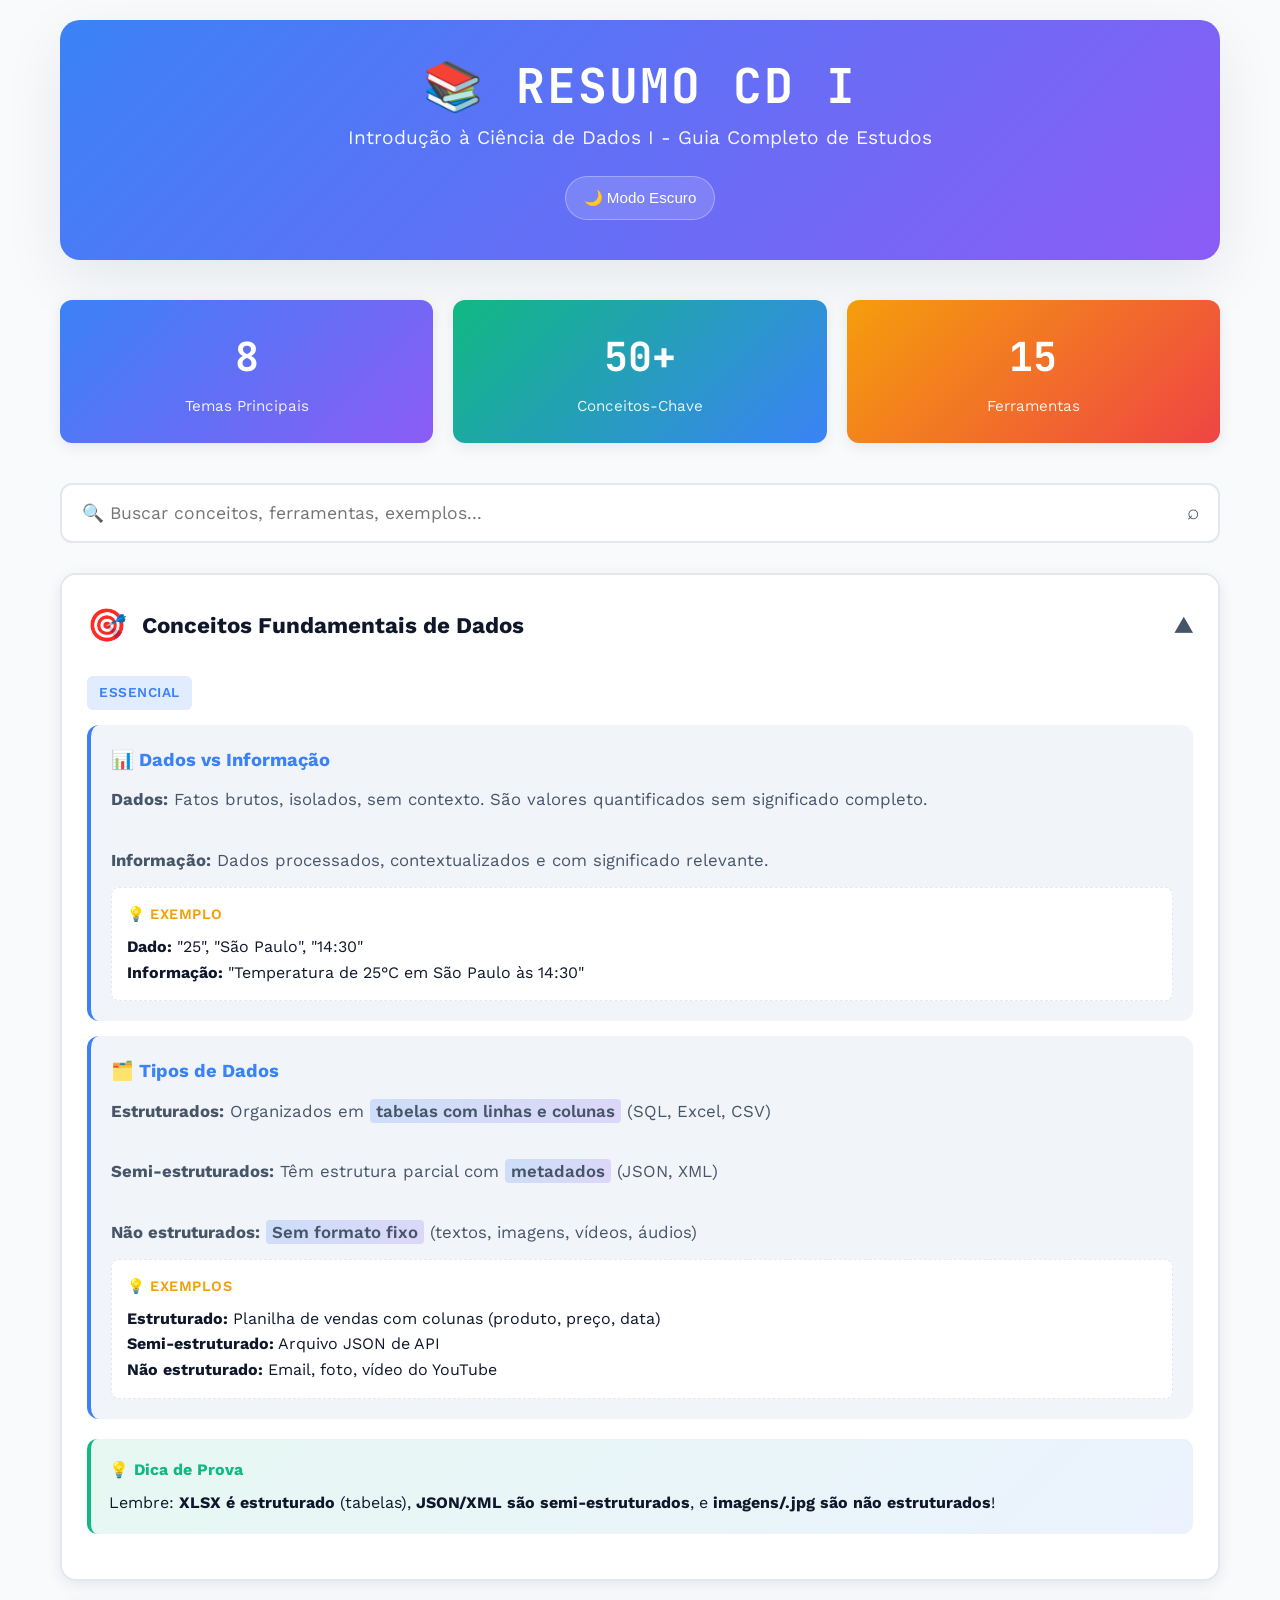
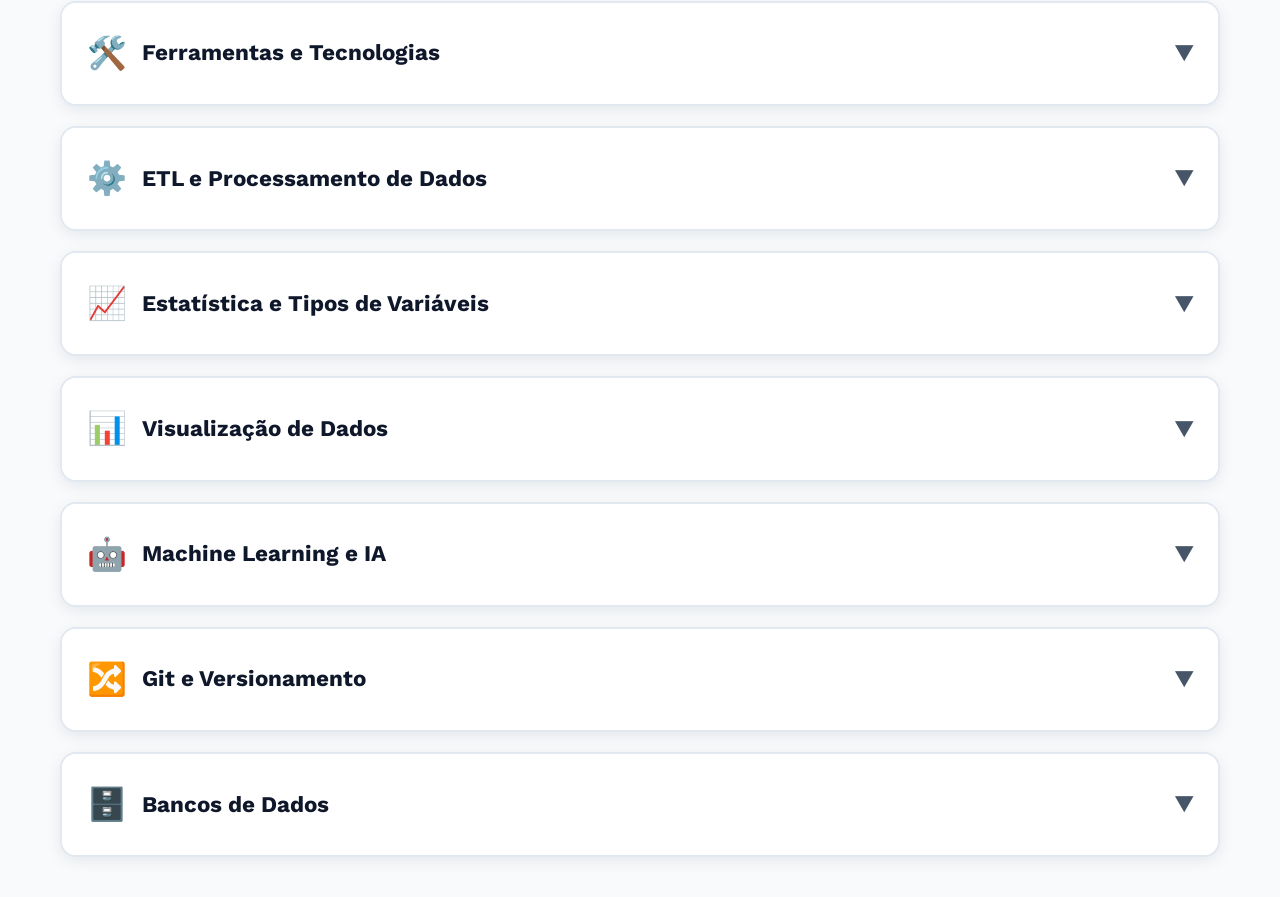
==== resumo/index.html @ 040bbaa1 "Adiciona pasta simulado" ====
<!DOCTYPE html>
<html lang="pt-BR">
<head>
    <meta charset="UTF-8">
    <meta name="viewport" content="width=device-width, initial-scale=1.0">
    <title>Resumo - Ciência de Dados I</title>
    <link href="https://fonts.googleapis.com/css2?family=JetBrains+Mono:wght@700&family=Work+Sans:wght@400;600;700&display=swap" rel="stylesheet">
    <link rel="stylesheet" href="styles.css">
</head>
<body>
    <div class="container">
        <div class="header">
            <h1>📚 Resumo CD I</h1>
            <p>Introdução à Ciência de Dados I - Guia Completo de Estudos</p>
            <div class="header-actions">
                <button class="mode-toggle" id="themeToggle" type="button" aria-label="Ativar modo escuro">🌙 Modo Escuro</button>
            </div>
        </div>

        <div class="quick-stats">
            <div class="stat-box">
                <div class="stat-number">8</div>
                <div class="stat-label">Temas Principais</div>
            </div>
            <div class="stat-box" style="background: linear-gradient(135deg, var(--success), var(--primary));">
                <div class="stat-number">50+</div>
                <div class="stat-label">Conceitos-Chave</div>
            </div>
            <div class="stat-box" style="background: linear-gradient(135deg, var(--warning), var(--danger));">
                <div class="stat-number">15</div>
                <div class="stat-label">Ferramentas</div>
            </div>
        </div>

        <div class="search-container">
            <input type="text" class="search-input" id="searchInput" placeholder="🔍 Buscar conceitos, ferramentas, exemplos...">
            <span class="search-icon">⌕</span>
        </div>

        <div id="accordionContainer">
            <!-- TEMA 1: CONCEITOS FUNDAMENTAIS -->
            <div class="accordion" data-category="fundamental">
                <div class="accordion-header" onclick="toggleAccordion(this)">
                    <div class="accordion-title">
                        <span class="accordion-icon">🎯</span>
                        <span>Conceitos Fundamentais de Dados</span>
                    </div>
                    <span class="accordion-arrow">▼</span>
                </div>
                <div class="accordion-content">
                    <div class="accordion-body">
                        <span class="category-badge badge-fundamental">Essencial</span>
                        
                        <div class="concept-item">
                            <div class="concept-title">📊 Dados vs Informação</div>
                            <div class="concept-description">
                                <strong>Dados:</strong> Fatos brutos, isolados, sem contexto. São valores quantificados sem significado completo.<br><br>
                                <strong>Informação:</strong> Dados processados, contextualizados e com significado relevante.
                            </div>
                            <div class="example-box">
                                <div class="example-label">💡 Exemplo</div>
                                <strong>Dado:</strong> "25", "São Paulo", "14:30"<br>
                                <strong>Informação:</strong> "Temperatura de 25°C em São Paulo às 14:30"
                            </div>
                        </div>

                        <div class="concept-item">
                            <div class="concept-title">🗂️ Tipos de Dados</div>
                            <div class="concept-description">
                                <strong>Estruturados:</strong> Organizados em <span class="highlight">tabelas com linhas e colunas</span> (SQL, Excel, CSV)<br><br>
                                <strong>Semi-estruturados:</strong> Têm estrutura parcial com <span class="highlight">metadados</span> (JSON, XML)<br><br>
                                <strong>Não estruturados:</strong> <span class="highlight">Sem formato fixo</span> (textos, imagens, vídeos, áudios)
                            </div>
                            <div class="example-box">
                                <div class="example-label">💡 Exemplos</div>
                                <strong>Estruturado:</strong> Planilha de vendas com colunas (produto, preço, data)<br>
                                <strong>Semi-estruturado:</strong> Arquivo JSON de API<br>
                                <strong>Não estruturado:</strong> Email, foto, vídeo do YouTube
                            </div>
                        </div>

                        <div class="tip-box">
                            <div class="tip-title">💡 Dica de Prova</div>
                            Lembre: <strong>XLSX é estruturado</strong> (tabelas), <strong>JSON/XML são semi-estruturados</strong>, e <strong>imagens/.jpg são não estruturados</strong>!
                        </div>
                    </div>
                </div>
            </div>

            <!-- TEMA 2: FERRAMENTAS E TECNOLOGIAS -->
            <div class="accordion" data-category="tools">
                <div class="accordion-header" onclick="toggleAccordion(this)">
                    <div class="accordion-title">
                        <span class="accordion-icon">🛠️</span>
                        <span>Ferramentas e Tecnologias</span>
                    </div>
                    <span class="accordion-arrow">▼</span>
                </div>
                <div class="accordion-content">
                    <div class="accordion-body">
                        <span class="category-badge badge-tools">Ferramentas</span>

                        <div class="concept-item">
                            <div class="concept-title">🐍 Python e Pandas</div>
                            <div class="concept-description">
                                <strong>Pandas:</strong> Biblioteca Python para <span class="highlight">manipulação e análise de dados</span><br><br>
                                Principais funções:<br>
                                • <code>df.head()</code> - Mostra primeiras linhas<br>
                                • <code>df.info()</code> - Informações sobre o DataFrame<br>
                                • <code>df.describe()</code> - Estatísticas descritivas
                            </div>
                        </div>

                        <div class="concept-item">
                            <div class="concept-title">💼 Power BI</div>
                            <div class="concept-description">
                                Ferramenta de <span class="highlight">visualização E transformação de dados</span><br><br>
                                <strong>DAX:</strong> Linguagem para criar medidas e cálculos<br>
                                <strong>Power Query:</strong> Para transformar e limpar dados<br><br>
                                ❌ <strong>FALSO:</strong> "Power BI é APENAS visualização" - também permite modelagem e ETL!
                            </div>
                        </div>

                        <div class="concept-item">
                            <div class="concept-title">🗄️ SQL - Structured Query Language</div>
                            <div class="concept-description">
                                Linguagem para <span class="highlight">consultar bancos de dados relacionais</span><br><br>
                                Comandos principais:<br>
                                • <code>SELECT * FROM clientes</code> - Retorna todas linhas e colunas<br>
                                • <code>WHERE</code> - Filtra resultados<br>
                                • <code>JOIN</code> - Relaciona tabelas
                            </div>
                        </div>

                        <div class="concept-item">
                            <div class="concept-title">📊 Tableau e Looker Studio</div>
                            <div class="concept-description">
                                Ferramentas de BI para criar <span class="highlight">relatórios interativos e dashboards</span>
                            </div>
                        </div>

                        <div class="concept-item">
                            <div class="concept-title">☁️ Cloud Computing</div>
                            <div class="concept-description">
                                <strong>AWS</strong> (Amazon), <strong>GCP</strong> (Google), <strong>Azure</strong> (Microsoft) - Provedores de computação em nuvem
                            </div>
                        </div>

                        <div class="tip-box">
                            <div class="tip-title">⚠️ Atenção</div>
                            Excel e Sheets NÃO ficaram obsoletos com Power BI! Continuam essenciais para análise de dados.
                        </div>
                    </div>
                </div>
            </div>

            <!-- TEMA 3: ETL E PROCESSAMENTO -->
            <div class="accordion" data-category="etl">
                <div class="accordion-header" onclick="toggleAccordion(this)">
                    <div class="accordion-title">
                        <span class="accordion-icon">⚙️</span>
                        <span>ETL e Processamento de Dados</span>
                    </div>
                    <span class="accordion-arrow">▼</span>
                </div>
                <div class="accordion-content">
                    <div class="accordion-body">
                        <span class="category-badge badge-fundamental">Processo-Chave</span>

                        <div class="concept-item">
                            <div class="concept-title">🔄 O que é ETL?</div>
                            <div class="concept-description">
                                <strong>E</strong>xtract (Extrair) → <strong>T</strong>ransform (Transformar) → <strong>L</strong>oad (Carregar)<br><br>
                                <span class="highlight">Transform é a etapa mais demorada!</span> Consome maior parte do tempo do profissional.
                            </div>
                        </div>

                        <div class="concept-item">
                            <div class="concept-title">🧹 Transformação de Dados</div>
                            <div class="concept-description">
                                Etapas essenciais:<br>
                                1. <strong>Limpeza:</strong> Remover inconsistências e erros<br>
                                2. <strong>Transformação:</strong> Converter formatos, criar features<br>
                                3. <strong>Garantia de qualidade:</strong> Validar dados processados
                            </div>
                        </div>

                        <div class="concept-item">
                            <div class="concept-title">📁 Formatos de Arquivos</div>
                            <div class="concept-description">
                                • <strong>XLSX</strong> - Excel (estruturado, comum em BI)<br>
                                • <strong>CSV</strong> - Valores separados por vírgula<br>
                                • <strong>JSON</strong> - JavaScript Object Notation (semi-estruturado)<br>
                                • <strong>PDF</strong> - Documentos (não estruturado)<br>
                                • <strong>JPYNB</strong> - Jupyter Notebook
                            </div>
                        </div>

                        <div class="concept-item">
                            <div class="concept-title">🌐 Web Scraping</div>
                            <div class="concept-description">
                                Fonte de dados <span class="highlight">frágil e potencialmente obsoleta</span><br>
                                Depende da estrutura do site, que pode mudar a qualquer momento.
                            </div>
                        </div>

                        <div class="tip-box">
                            <div class="tip-title">💡 Deploy vs ETL</div>
                            <strong>Deploy:</strong> Colocar modelo em produção<br>
                            <strong>ETL/Transform:</strong> Limpar e transformar dados antes da análise
                        </div>
                    </div>
                </div>
            </div>

            <!-- TEMA 4: ESTATÍSTICA E VARIÁVEIS -->
            <div class="accordion" data-category="stats">
                <div class="accordion-header" onclick="toggleAccordion(this)">
                    <div class="accordion-title">
                        <span class="accordion-icon">📈</span>
                        <span>Estatística e Tipos de Variáveis</span>
                    </div>
                    <span class="accordion-arrow">▼</span>
                </div>
                <div class="accordion-content">
                    <div class="accordion-body">
                        <span class="category-badge badge-stats">Estatística</span>

                        <div class="concept-item">
                            <div class="concept-title">👥 População vs Amostra</div>
                            <div class="concept-description">
                                <strong>População:</strong> <span class="highlight">Conjunto TOTAL</span> de indivíduos em estudo<br>
                                <strong>Amostra:</strong> <span class="highlight">Parte representativa</span> da população<br><br>
                                <strong>Parâmetros:</strong> Descrevem a população (fixos)<br>
                                <strong>Estimadores:</strong> Calculados da amostra (variam)
                            </div>
                        </div>

                        <div class="concept-item">
                            <div class="concept-title">🔢 Variáveis Quantitativas</div>
                            <div class="concept-description">
                                <strong>Discreta:</strong> Valores <span class="highlight">inteiros, contáveis</span><br>
                                → Exemplo: Qtd de Filhos (0, 1, 2, 3...)<br><br>
                                <strong>Contínua:</strong> Valores <span class="highlight">decimais, mensuráveis</span><br>
                                → Exemplo: Altura (1.75m), Peso (70.5kg), Renda (R$ 3.456,78)
                            </div>
                        </div>

                        <div class="concept-item">
                            <div class="concept-title">🏷️ Variáveis Qualitativas</div>
                            <div class="concept-description">
                                <strong>Nominal:</strong> <span class="highlight">Sem ordem natural</span><br>
                                → Exemplo: Estado Civil (solteiro, casado, divorciado), Cor<br><br>
                                <strong>Ordinal:</strong> <span class="highlight">Com ordem natural</span><br>
                                → Exemplo: Satisfação (1-5), Faixa Etária (0-18, 19-30...), Escolaridade
                            </div>
                        </div>

                        <div class="concept-item">
                            <div class="concept-title">📊 Outliers e Medidas</div>
                            <div class="concept-description">
                                <strong>Outlier:</strong> Valor <span class="highlight">FORA do padrão esperado</span> (anomalia)<br><br>
                                <strong>Média:</strong> Sensível a outliers<br>
                                <strong>Mediana:</strong> Robusta a outliers (mais confiável com valores extremos)
                            </div>
                        </div>

                        <div class="tip-box">
                            <div class="tip-title">🎯 Macete para Prova</div>
                            <strong>Pode ter .5?</strong><br>
                            SIM → Contínua (altura, peso, renda)<br>
                            NÃO → Discreta (filhos, pessoas, carros)
                        </div>
                    </div>
                </div>
            </div>

            <!-- TEMA 5: VISUALIZAÇÃO DE DADOS -->
            <div class="accordion" data-category="viz">
                <div class="accordion-header" onclick="toggleAccordion(this)">
                    <div class="accordion-title">
                        <span class="accordion-icon">📊</span>
                        <span>Visualização de Dados</span>
                    </div>
                    <span class="accordion-arrow">▼</span>
                </div>
                <div class="accordion-content">
                    <div class="accordion-body">
                        <span class="category-badge badge-tools">Visualização</span>

                        <div class="concept-item">
                            <div class="concept-title">📈 Tipos de Gráficos</div>
                            <div class="concept-description">
                                <strong>Dispersão (Scatter):</strong> Pontos distribuídos em dois eixos<br>
                                <strong>Histograma:</strong> Distribuição de frequências<br>
                                <strong>Boxplot:</strong> Mostra mediana, quartis e outliers<br>
                                <strong>Barras:</strong> Comparar categorias
                            </div>
                        </div>

                        <div class="concept-item">
                            <div class="concept-title">📦 Boxplot (Diagrama de Caixa)</div>
                            <div class="concept-description">
                                <strong>Linha central:</strong> <span class="highlight">MEDIANA</span> (não é a média!)<br>
                                <strong>Caixa:</strong> 1º e 3º quartis (50% dos dados)<br>
                                <strong>Pontos nas extremidades:</strong> <span class="highlight">OUTLIERS</span>
                            </div>
                        </div>

                        <div class="concept-item">
                            <div class="concept-title">📖 Data Storytelling</div>
                            <div class="concept-description">
                                Combina <span class="highlight">visualização + narrativa + contexto</span> para contar histórias com dados
                            </div>
                        </div>

                        <div class="tip-box">
                            <div class="tip-title">⚠️ Pegadinha Comum</div>
                            A linha central do boxplot é a MEDIANA, NÃO a média!
                        </div>
                    </div>
                </div>
            </div>

            <!-- TEMA 6: MACHINE LEARNING -->
            <div class="accordion" data-category="ml">
                <div class="accordion-header" onclick="toggleAccordion(this)">
                    <div class="accordion-title">
                        <span class="accordion-icon">🤖</span>
                        <span>Machine Learning e IA</span>
                    </div>
                    <span class="accordion-arrow">▼</span>
                </div>
                <div class="accordion-content">
                    <div class="accordion-body">
                        <span class="category-badge badge-ml">Machine Learning</span>

                        <div class="concept-item">
                            <div class="concept-title">🎓 Aprendizado Supervisionado</div>
                            <div class="concept-description">
                                <span class="highlight">PRECISA de dados rotulados</span> para treinar<br><br>
                                <strong>Classificação:</strong> Prever categorias (spam/não spam)<br>
                                <strong>Regressão:</strong> Prever valores numéricos (preço, temperatura)
                            </div>
                            <div class="example-box">
                                <div class="example-label">💡 Exemplos</div>
                                <strong>Classificação:</strong> Detectar fraude, diagnóstico médico<br>
                                <strong>Regressão:</strong> Prever preço de imóvel, vendas futuras
                            </div>
                        </div>

                        <div class="concept-item">
                            <div class="concept-title">🔍 Aprendizado Não Supervisionado</div>
                            <div class="concept-description">
                                <span class="highlight">NÃO precisa de dados rotulados</span><br><br>
                                <strong>Exemplo:</strong> K-Means (clusterização/agrupamento)
                            </div>
                        </div>

                        <div class="concept-item">
                            <div class="concept-title">⚠️ Underfitting vs Overfitting</div>
                            <div class="concept-description">
                                <strong>Underfitting:</strong> Modelo <span class="highlight">muito simples</span>, não captura padrões<br>
                                <strong>Overfitting:</strong> Modelo <span class="highlight">muito complexo</span>, "decora" dados de treino mas falha em dados novos
                            </div>
                        </div>

                        <div class="concept-item">
                            <div class="concept-title">🧠 Inteligência Artificial</div>
                            <div class="concept-description">
                                <strong>IA existe desde 1950!</strong> ChatGPT (2022) é apenas aplicação recente.<br><br>
                                <strong>LLM:</strong> Large Language Models (GPT, Claude)<br>
                                <strong>NLP:</strong> Processamento de Linguagem Natural<br>
                                <strong>Deep Learning:</strong> Subcategoria de ML usando redes neurais
                            </div>
                        </div>

                        <div class="tip-box">
                            <div class="tip-title">🎯 Para Decorar</div>
                            <strong>Classificação:</strong> Categorias (sim/não, spam/ham)<br>
                            <strong>Regressão:</strong> Números (R$ 150,00, 25°C)
                        </div>
                    </div>
                </div>
            </div>

            <!-- TEMA 7: GIT E VERSIONAMENTO -->
            <div class="accordion" data-category="git">
                <div class="accordion-header" onclick="toggleAccordion(this)">
                    <div class="accordion-title">
                        <span class="accordion-icon">🔀</span>
                        <span>Git e Versionamento</span>
                    </div>
                    <span class="accordion-arrow">▼</span>
                </div>
                <div class="accordion-content">
                    <div class="accordion-body">
                        <span class="category-badge badge-tools">Git</span>

                        <div class="concept-item">
                            <div class="concept-title">📝 Comandos Git Essenciais</div>
                            <div class="concept-description">
                                <code>git init</code> - Inicializa repositório local<br>
                                <code>git add</code> - Prepara arquivos (staging)<br>
                                <code>git commit</code> - Salva alterações localmente<br>
                                <code>git push</code> - Envia commits para GitHub<br><br>
                                ⚠️ <code>git add</code> NÃO envia automaticamente ao GitHub!
                            </div>
                        </div>

                        <div class="concept-item">
                            <div class="concept-title">💻 Comandos Bash/Terminal</div>
                            <div class="concept-description">
                                <code>cd ..</code> - Volta para pasta anterior (pasta pai)<br>
                                <code>ls</code> - Lista arquivos visíveis<br>
                                <code>ls -a</code> - Lista TODOS arquivos (incluindo ocultos)
                            </div>
                        </div>

                        <div class="tip-box">
                            <div class="tip-title">🔄 Fluxo Git</div>
                            1. <code>git add</code> (prepara)<br>
                            2. <code>git commit</code> (salva local)<br>
                            3. <code>git push</code> (envia pro GitHub)
                        </div>
                    </div>
                </div>
            </div>

            <!-- TEMA 8: BANCOS DE DADOS -->
            <div class="accordion" data-category="db">
                <div class="accordion-header" onclick="toggleAccordion(this)">
                    <div class="accordion-title">
                        <span class="accordion-icon">🗄️</span>
                        <span>Bancos de Dados</span>
                    </div>
                    <span class="accordion-arrow">▼</span>
                </div>
                <div class="accordion-content">
                    <div class="accordion-body">
                        <span class="category-badge badge-fundamental">Bancos de Dados</span>

                        <div class="concept-item">
                            <div class="concept-title">🔗 Bancos Relacionais (SQL)</div>
                            <div class="concept-description">
                                • <span class="highlight">Schema fixo</span> (estrutura definida)<br>
                                • Tabelas ligadas por <span class="highlight">chaves (joins)</span><br>
                                • Chave Primária + Chave Estrangeira<br>
                                • Exemplos: MySQL, PostgreSQL, SQL Server
                            </div>
                        </div>

                        <div class="concept-item">
                            <div class="concept-title">💾 Tipos de Variáveis em BD</div>
                            <div class="concept-description">
                                <strong>Idade:</strong> Integer (número inteiro)<br>
                                <strong>Preço ($1e):</strong> Float (decimal)<br>
                                <strong>Ativo/Inativo:</strong> Boolean (True/False)<br>
                                <strong>Nome:</strong> String/Text
                            </div>
                        </div>

                        <div class="concept-item">
                            <div class="concept-title">🎯 Ponto de Partida de Projetos</div>
                            <div class="concept-description">
                                Identificar a <span class="highlight">necessidade/problema de negócio</span> é o primeiro passo!
                            </div>
                        </div>

                        <div class="tip-box">
                            <div class="tip-title">💡 Intuição vs Dados</div>
                            Decisões baseadas APENAS em intuição podem desperdiçar recursos.<br>
                            Dados ajudam a tomar decisões informadas e eficientes!
                        </div>
                    </div>
                </div>
            </div>
        </div>

        <div class="no-results" id="noResults" style="display: none;">
            😕 Nenhum resultado encontrado para sua busca.
        </div>
    </div>

    <script>
        function toggleAccordion(header) {
            const accordion = header.parentElement;
            const isActive = accordion.classList.contains('active');
            
            // Fechar todos os outros
            document.querySelectorAll('.accordion').forEach(acc => {
                acc.classList.remove('active');
            });
            
            // Abrir/fechar o clicado
            if (!isActive) {
                accordion.classList.add('active');
            }
        }

        // Busca
        const searchInput = document.getElementById('searchInput');
        const accordions = document.querySelectorAll('.accordion');
        const noResults = document.getElementById('noResults');
        const themeToggle = document.getElementById('themeToggle');

        function applyTheme(theme) {
            if (theme === 'dark') {
                document.body.classList.add('dark-mode');
                themeToggle.textContent = '☀️ Modo Claro';
                themeToggle.setAttribute('aria-label', 'Ativar modo claro');
            } else {
                document.body.classList.remove('dark-mode');
                themeToggle.textContent = '🌙 Modo Escuro';
                themeToggle.setAttribute('aria-label', 'Ativar modo escuro');
            }
        }

        function toggleTheme() {
            const nextTheme = document.body.classList.contains('dark-mode') ? 'light' : 'dark';
            applyTheme(nextTheme);
            localStorage.setItem('theme', nextTheme);
        }

        themeToggle.addEventListener('click', toggleTheme);

        searchInput.addEventListener('input', function() {
            const searchTerm = this.value.toLowerCase();
            let hasResults = false;

            accordions.forEach(accordion => {
                const content = accordion.textContent.toLowerCase();
                
                if (content.includes(searchTerm) || searchTerm === '') {
                    accordion.style.display = 'block';
                    hasResults = true;
                    
                    // Se está buscando, abrir acordeão automaticamente
                    if (searchTerm !== '') {
                        accordion.classList.add('active');
                    }
                } else {
                    accordion.style.display = 'none';
                }
            });

            noResults.style.display = hasResults ? 'none' : 'block';
        });

        const savedTheme = localStorage.getItem('theme');
        const prefersDark = window.matchMedia('(prefers-color-scheme: dark)').matches;
        applyTheme(savedTheme || (prefersDark ? 'dark' : 'light'));

        // Abrir primeiro acordeão por padrão
        document.querySelector('.accordion').classList.add('active');
    </script>
</body>
</html>
---- resumo/styles.css ----
:root {
    --bg-main: #f8fafc;
    --bg-card: #ffffff;
    --bg-accent: #f1f5f9;
    --primary: #3b82f6;
    --secondary: #8b5cf6;
    --success: #10b981;
    --warning: #f59e0b;
    --danger: #ef4444;
    --text-primary: #0f172a;
    --text-secondary: #475569;
    --border: #e2e8f0;
    --shadow: rgba(15, 23, 42, 0.08);
}

* {
    margin: 0;
    padding: 0;
    box-sizing: border-box;
}

body {
    font-family: 'Work Sans', sans-serif;
    background: var(--bg-main);
    color: var(--text-primary);
    line-height: 1.6;
    padding: 20px;
}

.container {
    max-width: 1200px;
    margin: 0 auto;
    padding: 0 20px;
    width: 100%;
}

.header {
    text-align: center;
    margin-bottom: 40px;
    padding: 40px 25px;
    background: linear-gradient(135deg, var(--primary), var(--secondary));
    border-radius: 20px;
    color: white;
    box-shadow: 0 20px 60px var(--shadow);
}

.header h1 {
    font-family: 'JetBrains Mono', monospace;
    font-size: clamp(2.2rem, 4vw, 3rem);
    font-weight: 700;
    margin-bottom: 10px;
    text-transform: uppercase;
    letter-spacing: 2px;
    line-height: 1.1;
}

.header p {
    font-size: clamp(1rem, 2vw, 1.2rem);
    opacity: 0.95;
}

.header-actions {
    margin-top: 22px;
    display: flex;
    justify-content: center;
}

.mode-toggle {
    background: rgba(255, 255, 255, 0.15);
    color: white;
    border: 1px solid rgba(255, 255, 255, 0.3);
    padding: 12px 18px;
    border-radius: 999px;
    font-size: 0.95rem;
    cursor: pointer;
    transition: all 0.25s ease;
    display: inline-flex;
    align-items: center;
    gap: 10px;
}

.mode-toggle:hover {
    transform: translateY(-1px);
    background: rgba(255, 255, 255, 0.22);
}

.search-container {
    margin-bottom: 30px;
    position: relative;
}

.search-input {
    width: 100%;
    padding: 18px 50px 18px 20px;
    font-size: 1.1rem;
    border: 2px solid var(--border);
    border-radius: 12px;
    background: var(--bg-card);
    font-family: 'Work Sans', sans-serif;
    transition: all 0.3s ease;
}

.search-input:focus {
    outline: none;
    border-color: var(--primary);
    box-shadow: 0 0 0 3px rgba(59, 130, 246, 0.1);
}

.search-icon {
    position: absolute;
    right: 20px;
    top: 50%;
    transform: translateY(-50%);
    color: var(--text-secondary);
    font-size: 1.3rem;
}

.topics-grid {
    display: grid;
    grid-template-columns: repeat(auto-fit, minmax(300px, 1fr));
    gap: 20px;
    margin-bottom: 40px;
}

.topic-card {
    background: var(--bg-card);
    border: 2px solid var(--border);
    border-radius: 16px;
    padding: 25px;
    cursor: pointer;
    transition: all 0.3s ease;
    box-shadow: 0 4px 15px var(--shadow);
}

.topic-card:hover {
    transform: translateY(-5px);
    box-shadow: 0 12px 30px var(--shadow);
    border-color: var(--primary);
}

.topic-icon {
    font-size: 2.5rem;
    margin-bottom: 15px;
}

.topic-title {
    font-size: 1.3rem;
    font-weight: 700;
    color: var(--text-primary);
    margin-bottom: 8px;
}

.topic-count {
    color: var(--text-secondary);
    font-size: 0.95rem;
}

.accordion {
    background: var(--bg-card);
    border: 2px solid var(--border);
    border-radius: 16px;
    margin-bottom: 20px;
    overflow: hidden;
    box-shadow: 0 4px 15px var(--shadow);
    transition: all 0.3s ease;
}

.accordion:hover {
    box-shadow: 0 8px 25px var(--shadow);
}

.accordion-header {
    padding: 25px;
    cursor: pointer;
    display: flex;
    justify-content: space-between;
    align-items: center;
    background: var(--bg-card);
    transition: all 0.3s ease;
    user-select: none;
    gap: 15px;
    flex-wrap: wrap;
}

.accordion-header:hover {
    background: var(--bg-accent);
}

.accordion-title {
    font-size: 1.4rem;
    font-weight: 700;
    color: var(--text-primary);
    display: flex;
    align-items: center;
    gap: 15px;
    flex: 1 1 280px;
    min-width: 0;
}

.accordion-icon {
    font-size: 2rem;
}

.accordion-arrow {
    font-size: 1.5rem;
    color: var(--text-secondary);
    transition: transform 0.3s ease;
}

.accordion.active .accordion-arrow {
    transform: rotate(180deg);
}

.accordion-content {
    max-height: 0;
    overflow: hidden;
    transition: max-height 0.4s ease;
}

.accordion.active .accordion-content {
    max-height: 5000px;
}

.accordion-body {
    padding: 0 25px 25px 25px;
}

.concept-item {
    background: var(--bg-accent);
    padding: 20px;
    border-radius: 12px;
    margin-bottom: 15px;
    border-left: 4px solid var(--primary);
}

.concept-title {
    font-weight: 700;
    color: var(--primary);
    font-size: 1.15rem;
    margin-bottom: 10px;
    display: flex;
    align-items: center;
    gap: 10px;
}

.concept-description {
    color: var(--text-secondary);
    line-height: 1.8;
    font-size: 1.05rem;
}

.example-box {
    background: var(--bg-card);
    padding: 15px;
    border-radius: 8px;
    margin-top: 12px;
    border: 1px dashed var(--border);
    color: var(--text-primary);
}

.example-label {
    font-weight: 600;
    color: var(--warning);
    font-size: 0.9rem;
    text-transform: uppercase;
    letter-spacing: 0.5px;
    margin-bottom: 8px;
}

.highlight {
    background: linear-gradient(120deg, rgba(59, 130, 246, 0.2) 0%, rgba(139, 92, 246, 0.2) 100%);
    padding: 2px 6px;
    border-radius: 4px;
    font-weight: 600;
}

.tip-box {
    background: linear-gradient(135deg, rgba(16, 185, 129, 0.1), rgba(59, 130, 246, 0.1));
    padding: 18px;
    border-radius: 10px;
    margin: 20px 0;
    border-left: 4px solid var(--success);
}

.tip-title {
    font-weight: 700;
    color: var(--success);
    margin-bottom: 8px;
    display: flex;
    align-items: center;
    gap: 8px;
}

.category-badge {
    display: inline-block;
    padding: 6px 12px;
    border-radius: 6px;
    font-size: 0.85rem;
    font-weight: 600;
    text-transform: uppercase;
    letter-spacing: 0.5px;
    margin-bottom: 15px;
}

.badge-fundamental { background: rgba(59, 130, 246, 0.15); color: var(--primary); }
.badge-stats { background: rgba(139, 92, 246, 0.15); color: var(--secondary); }
.badge-ml { background: rgba(16, 185, 129, 0.15); color: var(--success); }
.badge-tools { background: rgba(245, 158, 11, 0.15); color: var(--warning); }

.no-results {
    text-align: center;
    padding: 60px 20px;
    color: var(--text-secondary);
    font-size: 1.2rem;
}

@media (max-width: 768px) {
    body {
        padding: 16px 12px;
    }

    .header {
        margin-bottom: 30px;
        padding: 30px 20px;
    }

    .header h1 {
        font-size: 2.2rem;
    }

    .header p {
        font-size: 1rem;
    }

    .search-input {
        padding: 16px 46px 16px 18px;
    }

    .topics-grid {
        grid-template-columns: 1fr;
    }

    .accordion-header {
        padding: 20px;
    }

    .accordion-title {
        font-size: 1.15rem;
    }

    .accordion-arrow {
        margin-left: auto;
    }

    .concept-item {
        padding: 18px;
    }

    .concept-description,
    .stat-label,
    .concept-title,
    .tip-title {
        font-size: 1rem;
    }

    .tip-box {
        padding: 16px;
    }
}

@media (max-width: 480px) {
    .header {
        padding: 24px 16px;
        border-radius: 16px;
    }

    .header h1 {
        font-size: 1.9rem;
    }

    .header p {
        font-size: 0.95rem;
    }

    .search-input {
        font-size: 1rem;
        padding: 14px 42px 14px 16px;
    }

    .accordion-header {
        padding: 18px;
    }

    .accordion-content {
        font-size: 0.98rem;
    }

    .tip-box,
    .example-box,
    .concept-item,
    .stat-box {
        padding: 16px;
    }
}

.quick-stats {
    display: grid;
    grid-template-columns: repeat(auto-fit, minmax(200px, 1fr));
    gap: 20px;
    margin-bottom: 40px;
}

.dark-mode {
    --bg-main: #0f172a;
    --bg-card: #111827;
    --bg-accent: #1f2937;
    --primary: #60a5fa;
    --secondary: #a78bfa;
    --success: #34d399;
    --warning: #fbbf24;
    --danger: #f87171;
    --text-primary: #f8fafc;
    --text-secondary: #cbd5e1;
    --border: #334155;
    --shadow: rgba(15, 23, 42, 0.45);
}

.stat-box {
    background: linear-gradient(135deg, var(--primary), var(--secondary));
    color: white;
    padding: 25px;
    border-radius: 12px;
    text-align: center;
    box-shadow: 0 4px 15px var(--shadow);
}

.stat-number {
    font-family: 'JetBrains Mono', monospace;
    font-size: 2.5rem;
    font-weight: 700;
    margin-bottom: 5px;
}

.stat-label {
    font-size: 0.95rem;
    opacity: 0.9;
}

code {
    background: var(--bg-accent);
    padding: 3px 8px;
    border-radius: 4px;
    font-family: 'JetBrains Mono', monospace;
    font-size: 0.9em;
    color: var(--danger);
}
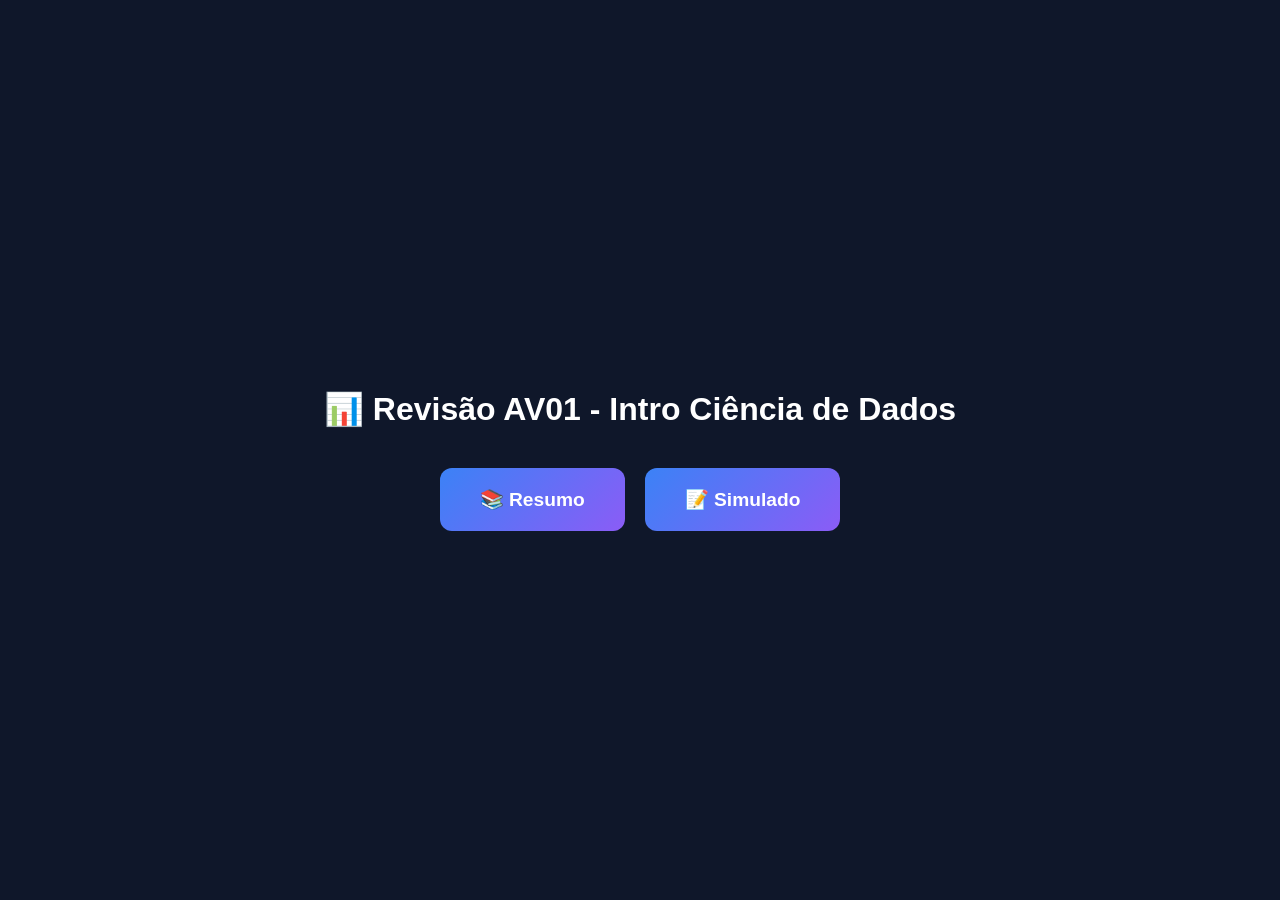
==== commit e1e3f1d2: "reogarniza paginas e add menu principal" ====
--- a/resumo/index.html
+++ b/resumo/index.html
@@ -3,556 +3,39 @@
 <head>
     <meta charset="UTF-8">
     <meta name="viewport" content="width=device-width, initial-scale=1.0">
-    <title>Resumo - Ciência de Dados I</title>
-    <link href="https://fonts.googleapis.com/css2?family=JetBrains+Mono:wght@700&family=Work+Sans:wght@400;600;700&display=swap" rel="stylesheet">
-    <link rel="stylesheet" href="styles.css">
+    <title>Revisão AV01 - Intro Ciência de Dados</title>
+    <style>
+        body {
+            font-family: sans-serif;
+            display: flex;
+            flex-direction: column;
+            align-items: center;
+            justify-content: center;
+            min-height: 100vh;
+            margin: 0;
+            background: #0f172a;
+            color: white;
+        }
+        h1 { margin-bottom: 40px; font-size: 2rem; }
+        .links { display: flex; gap: 20px; }
+        a {
+            padding: 20px 40px;
+            border-radius: 12px;
+            text-decoration: none;
+            font-size: 1.2rem;
+            font-weight: bold;
+            color: white;
+            background: linear-gradient(135deg, #3b82f6, #8b5cf6);
+            transition: transform 0.2s;
+        }
+        a:hover { transform: translateY(-4px); }
+    </style>
 </head>
 <body>
-    <div class="container">
-        <div class="header">
-            <h1>📚 Resumo CD I</h1>
-            <p>Introdução à Ciência de Dados I - Guia Completo de Estudos</p>
-            <div class="header-actions">
-                <button class="mode-toggle" id="themeToggle" type="button" aria-label="Ativar modo escuro">🌙 Modo Escuro</button>
-            </div>
-        </div>
-
-        <div class="quick-stats">
-            <div class="stat-box">
-                <div class="stat-number">8</div>
-                <div class="stat-label">Temas Principais</div>
-            </div>
-            <div class="stat-box" style="background: linear-gradient(135deg, var(--success), var(--primary));">
-                <div class="stat-number">50+</div>
-                <div class="stat-label">Conceitos-Chave</div>
-            </div>
-            <div class="stat-box" style="background: linear-gradient(135deg, var(--warning), var(--danger));">
-                <div class="stat-number">15</div>
-                <div class="stat-label">Ferramentas</div>
-            </div>
-        </div>
-
-        <div class="search-container">
-            <input type="text" class="search-input" id="searchInput" placeholder="🔍 Buscar conceitos, ferramentas, exemplos...">
-            <span class="search-icon">⌕</span>
-        </div>
-
-        <div id="accordionContainer">
-            <!-- TEMA 1: CONCEITOS FUNDAMENTAIS -->
-            <div class="accordion" data-category="fundamental">
-                <div class="accordion-header" onclick="toggleAccordion(this)">
-                    <div class="accordion-title">
-                        <span class="accordion-icon">🎯</span>
-                        <span>Conceitos Fundamentais de Dados</span>
-                    </div>
-                    <span class="accordion-arrow">▼</span>
-                </div>
-                <div class="accordion-content">
-                    <div class="accordion-body">
-                        <span class="category-badge badge-fundamental">Essencial</span>
-                        
-                        <div class="concept-item">
-                            <div class="concept-title">📊 Dados vs Informação</div>
-                            <div class="concept-description">
-                                <strong>Dados:</strong> Fatos brutos, isolados, sem contexto. São valores quantificados sem significado completo.<br><br>
-                                <strong>Informação:</strong> Dados processados, contextualizados e com significado relevante.
-                            </div>
-                            <div class="example-box">
-                                <div class="example-label">💡 Exemplo</div>
-                                <strong>Dado:</strong> "25", "São Paulo", "14:30"<br>
-                                <strong>Informação:</strong> "Temperatura de 25°C em São Paulo às 14:30"
-                            </div>
-                        </div>
-
-                        <div class="concept-item">
-                            <div class="concept-title">🗂️ Tipos de Dados</div>
-                            <div class="concept-description">
-                                <strong>Estruturados:</strong> Organizados em <span class="highlight">tabelas com linhas e colunas</span> (SQL, Excel, CSV)<br><br>
-                                <strong>Semi-estruturados:</strong> Têm estrutura parcial com <span class="highlight">metadados</span> (JSON, XML)<br><br>
-                                <strong>Não estruturados:</strong> <span class="highlight">Sem formato fixo</span> (textos, imagens, vídeos, áudios)
-                            </div>
-                            <div class="example-box">
-                                <div class="example-label">💡 Exemplos</div>
-                                <strong>Estruturado:</strong> Planilha de vendas com colunas (produto, preço, data)<br>
-                                <strong>Semi-estruturado:</strong> Arquivo JSON de API<br>
-                                <strong>Não estruturado:</strong> Email, foto, vídeo do YouTube
-                            </div>
-                        </div>
-
-                        <div class="tip-box">
-                            <div class="tip-title">💡 Dica de Prova</div>
-                            Lembre: <strong>XLSX é estruturado</strong> (tabelas), <strong>JSON/XML são semi-estruturados</strong>, e <strong>imagens/.jpg são não estruturados</strong>!
-                        </div>
-                    </div>
-                </div>
-            </div>
-
-            <!-- TEMA 2: FERRAMENTAS E TECNOLOGIAS -->
-            <div class="accordion" data-category="tools">
-                <div class="accordion-header" onclick="toggleAccordion(this)">
-                    <div class="accordion-title">
-                        <span class="accordion-icon">🛠️</span>
-                        <span>Ferramentas e Tecnologias</span>
-                    </div>
-                    <span class="accordion-arrow">▼</span>
-                </div>
-                <div class="accordion-content">
-                    <div class="accordion-body">
-                        <span class="category-badge badge-tools">Ferramentas</span>
-
-                        <div class="concept-item">
-                            <div class="concept-title">🐍 Python e Pandas</div>
-                            <div class="concept-description">
-                                <strong>Pandas:</strong> Biblioteca Python para <span class="highlight">manipulação e análise de dados</span><br><br>
-                                Principais funções:<br>
-                                • <code>df.head()</code> - Mostra primeiras linhas<br>
-                                • <code>df.info()</code> - Informações sobre o DataFrame<br>
-                                • <code>df.describe()</code> - Estatísticas descritivas
-                            </div>
-                        </div>
-
-                        <div class="concept-item">
-                            <div class="concept-title">💼 Power BI</div>
-                            <div class="concept-description">
-                                Ferramenta de <span class="highlight">visualização E transformação de dados</span><br><br>
-                                <strong>DAX:</strong> Linguagem para criar medidas e cálculos<br>
-                                <strong>Power Query:</strong> Para transformar e limpar dados<br><br>
-                                ❌ <strong>FALSO:</strong> "Power BI é APENAS visualização" - também permite modelagem e ETL!
-                            </div>
-                        </div>
-
-                        <div class="concept-item">
-                            <div class="concept-title">🗄️ SQL - Structured Query Language</div>
-                            <div class="concept-description">
-                                Linguagem para <span class="highlight">consultar bancos de dados relacionais</span><br><br>
-                                Comandos principais:<br>
-                                • <code>SELECT * FROM clientes</code> - Retorna todas linhas e colunas<br>
-                                • <code>WHERE</code> - Filtra resultados<br>
-                                • <code>JOIN</code> - Relaciona tabelas
-                            </div>
-                        </div>
-
-                        <div class="concept-item">
-                            <div class="concept-title">📊 Tableau e Looker Studio</div>
-                            <div class="concept-description">
-                                Ferramentas de BI para criar <span class="highlight">relatórios interativos e dashboards</span>
-                            </div>
-                        </div>
-
-                        <div class="concept-item">
-                            <div class="concept-title">☁️ Cloud Computing</div>
-                            <div class="concept-description">
-                                <strong>AWS</strong> (Amazon), <strong>GCP</strong> (Google), <strong>Azure</strong> (Microsoft) - Provedores de computação em nuvem
-                            </div>
-                        </div>
-
-                        <div class="tip-box">
-                            <div class="tip-title">⚠️ Atenção</div>
-                            Excel e Sheets NÃO ficaram obsoletos com Power BI! Continuam essenciais para análise de dados.
-                        </div>
-                    </div>
-                </div>
-            </div>
-
-            <!-- TEMA 3: ETL E PROCESSAMENTO -->
-            <div class="accordion" data-category="etl">
-                <div class="accordion-header" onclick="toggleAccordion(this)">
-                    <div class="accordion-title">
-                        <span class="accordion-icon">⚙️</span>
-                        <span>ETL e Processamento de Dados</span>
-                    </div>
-                    <span class="accordion-arrow">▼</span>
-                </div>
-                <div class="accordion-content">
-                    <div class="accordion-body">
-                        <span class="category-badge badge-fundamental">Processo-Chave</span>
-
-                        <div class="concept-item">
-                            <div class="concept-title">🔄 O que é ETL?</div>
-                            <div class="concept-description">
-                                <strong>E</strong>xtract (Extrair) → <strong>T</strong>ransform (Transformar) → <strong>L</strong>oad (Carregar)<br><br>
-                                <span class="highlight">Transform é a etapa mais demorada!</span> Consome maior parte do tempo do profissional.
-                            </div>
-                        </div>
-
-                        <div class="concept-item">
-                            <div class="concept-title">🧹 Transformação de Dados</div>
-                            <div class="concept-description">
-                                Etapas essenciais:<br>
-                                1. <strong>Limpeza:</strong> Remover inconsistências e erros<br>
-                                2. <strong>Transformação:</strong> Converter formatos, criar features<br>
-                                3. <strong>Garantia de qualidade:</strong> Validar dados processados
-                            </div>
-                        </div>
-
-                        <div class="concept-item">
-                            <div class="concept-title">📁 Formatos de Arquivos</div>
-                            <div class="concept-description">
-                                • <strong>XLSX</strong> - Excel (estruturado, comum em BI)<br>
-                                • <strong>CSV</strong> - Valores separados por vírgula<br>
-                                • <strong>JSON</strong> - JavaScript Object Notation (semi-estruturado)<br>
-                                • <strong>PDF</strong> - Documentos (não estruturado)<br>
-                                • <strong>JPYNB</strong> - Jupyter Notebook
-                            </div>
-                        </div>
-
-                        <div class="concept-item">
-                            <div class="concept-title">🌐 Web Scraping</div>
-                            <div class="concept-description">
-                                Fonte de dados <span class="highlight">frágil e potencialmente obsoleta</span><br>
-                                Depende da estrutura do site, que pode mudar a qualquer momento.
-                            </div>
-                        </div>
-
-                        <div class="tip-box">
-                            <div class="tip-title">💡 Deploy vs ETL</div>
-                            <strong>Deploy:</strong> Colocar modelo em produção<br>
-                            <strong>ETL/Transform:</strong> Limpar e transformar dados antes da análise
-                        </div>
-                    </div>
-                </div>
-            </div>
-
-            <!-- TEMA 4: ESTATÍSTICA E VARIÁVEIS -->
-            <div class="accordion" data-category="stats">
-                <div class="accordion-header" onclick="toggleAccordion(this)">
-                    <div class="accordion-title">
-                        <span class="accordion-icon">📈</span>
-                        <span>Estatística e Tipos de Variáveis</span>
-                    </div>
-                    <span class="accordion-arrow">▼</span>
-                </div>
-                <div class="accordion-content">
-                    <div class="accordion-body">
-                        <span class="category-badge badge-stats">Estatística</span>
-
-                        <div class="concept-item">
-                            <div class="concept-title">👥 População vs Amostra</div>
-                            <div class="concept-description">
-                                <strong>População:</strong> <span class="highlight">Conjunto TOTAL</span> de indivíduos em estudo<br>
-                                <strong>Amostra:</strong> <span class="highlight">Parte representativa</span> da população<br><br>
-                                <strong>Parâmetros:</strong> Descrevem a população (fixos)<br>
-                                <strong>Estimadores:</strong> Calculados da amostra (variam)
-                            </div>
-                        </div>
-
-                        <div class="concept-item">
-                            <div class="concept-title">🔢 Variáveis Quantitativas</div>
-                            <div class="concept-description">
-                                <strong>Discreta:</strong> Valores <span class="highlight">inteiros, contáveis</span><br>
-                                → Exemplo: Qtd de Filhos (0, 1, 2, 3...)<br><br>
-                                <strong>Contínua:</strong> Valores <span class="highlight">decimais, mensuráveis</span><br>
-                                → Exemplo: Altura (1.75m), Peso (70.5kg), Renda (R$ 3.456,78)
-                            </div>
-                        </div>
-
-                        <div class="concept-item">
-                            <div class="concept-title">🏷️ Variáveis Qualitativas</div>
-                            <div class="concept-description">
-                                <strong>Nominal:</strong> <span class="highlight">Sem ordem natural</span><br>
-                                → Exemplo: Estado Civil (solteiro, casado, divorciado), Cor<br><br>
-                                <strong>Ordinal:</strong> <span class="highlight">Com ordem natural</span><br>
-                                → Exemplo: Satisfação (1-5), Faixa Etária (0-18, 19-30...), Escolaridade
-                            </div>
-                        </div>
-
-                        <div class="concept-item">
-                            <div class="concept-title">📊 Outliers e Medidas</div>
-                            <div class="concept-description">
-                                <strong>Outlier:</strong> Valor <span class="highlight">FORA do padrão esperado</span> (anomalia)<br><br>
-                                <strong>Média:</strong> Sensível a outliers<br>
-                                <strong>Mediana:</strong> Robusta a outliers (mais confiável com valores extremos)
-                            </div>
-                        </div>
-
-                        <div class="tip-box">
-                            <div class="tip-title">🎯 Macete para Prova</div>
-                            <strong>Pode ter .5?</strong><br>
-                            SIM → Contínua (altura, peso, renda)<br>
-                            NÃO → Discreta (filhos, pessoas, carros)
-                        </div>
-                    </div>
-                </div>
-            </div>
-
-            <!-- TEMA 5: VISUALIZAÇÃO DE DADOS -->
-            <div class="accordion" data-category="viz">
-                <div class="accordion-header" onclick="toggleAccordion(this)">
-                    <div class="accordion-title">
-                        <span class="accordion-icon">📊</span>
-                        <span>Visualização de Dados</span>
-                    </div>
-                    <span class="accordion-arrow">▼</span>
-                </div>
-                <div class="accordion-content">
-                    <div class="accordion-body">
-                        <span class="category-badge badge-tools">Visualização</span>
-
-                        <div class="concept-item">
-                            <div class="concept-title">📈 Tipos de Gráficos</div>
-                            <div class="concept-description">
-                                <strong>Dispersão (Scatter):</strong> Pontos distribuídos em dois eixos<br>
-                                <strong>Histograma:</strong> Distribuição de frequências<br>
-                                <strong>Boxplot:</strong> Mostra mediana, quartis e outliers<br>
-                                <strong>Barras:</strong> Comparar categorias
-                            </div>
-                        </div>
-
-                        <div class="concept-item">
-                            <div class="concept-title">📦 Boxplot (Diagrama de Caixa)</div>
-                            <div class="concept-description">
-                                <strong>Linha central:</strong> <span class="highlight">MEDIANA</span> (não é a média!)<br>
-                                <strong>Caixa:</strong> 1º e 3º quartis (50% dos dados)<br>
-                                <strong>Pontos nas extremidades:</strong> <span class="highlight">OUTLIERS</span>
-                            </div>
-                        </div>
-
-                        <div class="concept-item">
-                            <div class="concept-title">📖 Data Storytelling</div>
-                            <div class="concept-description">
-                                Combina <span class="highlight">visualização + narrativa + contexto</span> para contar histórias com dados
-                            </div>
-                        </div>
-
-                        <div class="tip-box">
-                            <div class="tip-title">⚠️ Pegadinha Comum</div>
-                            A linha central do boxplot é a MEDIANA, NÃO a média!
-                        </div>
-                    </div>
-                </div>
-            </div>
-
-            <!-- TEMA 6: MACHINE LEARNING -->
-            <div class="accordion" data-category="ml">
-                <div class="accordion-header" onclick="toggleAccordion(this)">
-                    <div class="accordion-title">
-                        <span class="accordion-icon">🤖</span>
-                        <span>Machine Learning e IA</span>
-                    </div>
-                    <span class="accordion-arrow">▼</span>
-                </div>
-                <div class="accordion-content">
-                    <div class="accordion-body">
-                        <span class="category-badge badge-ml">Machine Learning</span>
-
-                        <div class="concept-item">
-                            <div class="concept-title">🎓 Aprendizado Supervisionado</div>
-                            <div class="concept-description">
-                                <span class="highlight">PRECISA de dados rotulados</span> para treinar<br><br>
-                                <strong>Classificação:</strong> Prever categorias (spam/não spam)<br>
-                                <strong>Regressão:</strong> Prever valores numéricos (preço, temperatura)
-                            </div>
-                            <div class="example-box">
-                                <div class="example-label">💡 Exemplos</div>
-                                <strong>Classificação:</strong> Detectar fraude, diagnóstico médico<br>
-                                <strong>Regressão:</strong> Prever preço de imóvel, vendas futuras
-                            </div>
-                        </div>
-
-                        <div class="concept-item">
-                            <div class="concept-title">🔍 Aprendizado Não Supervisionado</div>
-                            <div class="concept-description">
-                                <span class="highlight">NÃO precisa de dados rotulados</span><br><br>
-                                <strong>Exemplo:</strong> K-Means (clusterização/agrupamento)
-                            </div>
-                        </div>
-
-                        <div class="concept-item">
-                            <div class="concept-title">⚠️ Underfitting vs Overfitting</div>
-                            <div class="concept-description">
-                                <strong>Underfitting:</strong> Modelo <span class="highlight">muito simples</span>, não captura padrões<br>
-                                <strong>Overfitting:</strong> Modelo <span class="highlight">muito complexo</span>, "decora" dados de treino mas falha em dados novos
-                            </div>
-                        </div>
-
-                        <div class="concept-item">
-                            <div class="concept-title">🧠 Inteligência Artificial</div>
-                            <div class="concept-description">
-                                <strong>IA existe desde 1950!</strong> ChatGPT (2022) é apenas aplicação recente.<br><br>
-                                <strong>LLM:</strong> Large Language Models (GPT, Claude)<br>
-                                <strong>NLP:</strong> Processamento de Linguagem Natural<br>
-                                <strong>Deep Learning:</strong> Subcategoria de ML usando redes neurais
-                            </div>
-                        </div>
-
-                        <div class="tip-box">
-                            <div class="tip-title">🎯 Para Decorar</div>
-                            <strong>Classificação:</strong> Categorias (sim/não, spam/ham)<br>
-                            <strong>Regressão:</strong> Números (R$ 150,00, 25°C)
-                        </div>
-                    </div>
-                </div>
-            </div>
-
-            <!-- TEMA 7: GIT E VERSIONAMENTO -->
-            <div class="accordion" data-category="git">
-                <div class="accordion-header" onclick="toggleAccordion(this)">
-                    <div class="accordion-title">
-                        <span class="accordion-icon">🔀</span>
-                        <span>Git e Versionamento</span>
-                    </div>
-                    <span class="accordion-arrow">▼</span>
-                </div>
-                <div class="accordion-content">
-                    <div class="accordion-body">
-                        <span class="category-badge badge-tools">Git</span>
-
-                        <div class="concept-item">
-                            <div class="concept-title">📝 Comandos Git Essenciais</div>
-                            <div class="concept-description">
-                                <code>git init</code> - Inicializa repositório local<br>
-                                <code>git add</code> - Prepara arquivos (staging)<br>
-                                <code>git commit</code> - Salva alterações localmente<br>
-                                <code>git push</code> - Envia commits para GitHub<br><br>
-                                ⚠️ <code>git add</code> NÃO envia automaticamente ao GitHub!
-                            </div>
-                        </div>
-
-                        <div class="concept-item">
-                            <div class="concept-title">💻 Comandos Bash/Terminal</div>
-                            <div class="concept-description">
-                                <code>cd ..</code> - Volta para pasta anterior (pasta pai)<br>
-                                <code>ls</code> - Lista arquivos visíveis<br>
-                                <code>ls -a</code> - Lista TODOS arquivos (incluindo ocultos)
-                            </div>
-                        </div>
-
-                        <div class="tip-box">
-                            <div class="tip-title">🔄 Fluxo Git</div>
-                            1. <code>git add</code> (prepara)<br>
-                            2. <code>git commit</code> (salva local)<br>
-                            3. <code>git push</code> (envia pro GitHub)
-                        </div>
-                    </div>
-                </div>
-            </div>
-
-            <!-- TEMA 8: BANCOS DE DADOS -->
-            <div class="accordion" data-category="db">
-                <div class="accordion-header" onclick="toggleAccordion(this)">
-                    <div class="accordion-title">
-                        <span class="accordion-icon">🗄️</span>
-                        <span>Bancos de Dados</span>
-                    </div>
-                    <span class="accordion-arrow">▼</span>
-                </div>
-                <div class="accordion-content">
-                    <div class="accordion-body">
-                        <span class="category-badge badge-fundamental">Bancos de Dados</span>
-
-                        <div class="concept-item">
-                            <div class="concept-title">🔗 Bancos Relacionais (SQL)</div>
-                            <div class="concept-description">
-                                • <span class="highlight">Schema fixo</span> (estrutura definida)<br>
-                                • Tabelas ligadas por <span class="highlight">chaves (joins)</span><br>
-                                • Chave Primária + Chave Estrangeira<br>
-                                • Exemplos: MySQL, PostgreSQL, SQL Server
-                            </div>
-                        </div>
-
-                        <div class="concept-item">
-                            <div class="concept-title">💾 Tipos de Variáveis em BD</div>
-                            <div class="concept-description">
-                                <strong>Idade:</strong> Integer (número inteiro)<br>
-                                <strong>Preço ($1e):</strong> Float (decimal)<br>
-                                <strong>Ativo/Inativo:</strong> Boolean (True/False)<br>
-                                <strong>Nome:</strong> String/Text
-                            </div>
-                        </div>
-
-                        <div class="concept-item">
-                            <div class="concept-title">🎯 Ponto de Partida de Projetos</div>
-                            <div class="concept-description">
-                                Identificar a <span class="highlight">necessidade/problema de negócio</span> é o primeiro passo!
-                            </div>
-                        </div>
-
-                        <div class="tip-box">
-                            <div class="tip-title">💡 Intuição vs Dados</div>
-                            Decisões baseadas APENAS em intuição podem desperdiçar recursos.<br>
-                            Dados ajudam a tomar decisões informadas e eficientes!
-                        </div>
-                    </div>
-                </div>
-            </div>
-        </div>
-
-        <div class="no-results" id="noResults" style="display: none;">
-            😕 Nenhum resultado encontrado para sua busca.
-        </div>
+    <h1>📊 Revisão AV01 - Intro Ciência de Dados</h1>
+    <div class="links">
+        <a href="resumo.html">📚 Resumo</a>
+        <a href="simulado/">📝 Simulado</a>
     </div>
-
-    <script>
-        function toggleAccordion(header) {
-            const accordion = header.parentElement;
-            const isActive = accordion.classList.contains('active');
-            
-            // Fechar todos os outros
-            document.querySelectorAll('.accordion').forEach(acc => {
-                acc.classList.remove('active');
-            });
-            
-            // Abrir/fechar o clicado
-            if (!isActive) {
-                accordion.classList.add('active');
-            }
-        }
-
-        // Busca
-        const searchInput = document.getElementById('searchInput');
-        const accordions = document.querySelectorAll('.accordion');
-        const noResults = document.getElementById('noResults');
-        const themeToggle = document.getElementById('themeToggle');
-
-        function applyTheme(theme) {
-            if (theme === 'dark') {
-                document.body.classList.add('dark-mode');
-                themeToggle.textContent = '☀️ Modo Claro';
-                themeToggle.setAttribute('aria-label', 'Ativar modo claro');
-            } else {
-                document.body.classList.remove('dark-mode');
-                themeToggle.textContent = '🌙 Modo Escuro';
-                themeToggle.setAttribute('aria-label', 'Ativar modo escuro');
-            }
-        }
-
-        function toggleTheme() {
-            const nextTheme = document.body.classList.contains('dark-mode') ? 'light' : 'dark';
-            applyTheme(nextTheme);
-            localStorage.setItem('theme', nextTheme);
-        }
-
-        themeToggle.addEventListener('click', toggleTheme);
-
-        searchInput.addEventListener('input', function() {
-            const searchTerm = this.value.toLowerCase();
-            let hasResults = false;
-
-            accordions.forEach(accordion => {
-                const content = accordion.textContent.toLowerCase();
-                
-                if (content.includes(searchTerm) || searchTerm === '') {
-                    accordion.style.display = 'block';
-                    hasResults = true;
-                    
-                    // Se está buscando, abrir acordeão automaticamente
-                    if (searchTerm !== '') {
-                        accordion.classList.add('active');
-                    }
-                } else {
-                    accordion.style.display = 'none';
-                }
-            });
-
-            noResults.style.display = hasResults ? 'none' : 'block';
-        });
-
-        const savedTheme = localStorage.getItem('theme');
-        const prefersDark = window.matchMedia('(prefers-color-scheme: dark)').matches;
-        applyTheme(savedTheme || (prefersDark ? 'dark' : 'light'));
-
-        // Abrir primeiro acordeão por padrão
-        document.querySelector('.accordion').classList.add('active');
-    </script>
 </body>
 </html>
